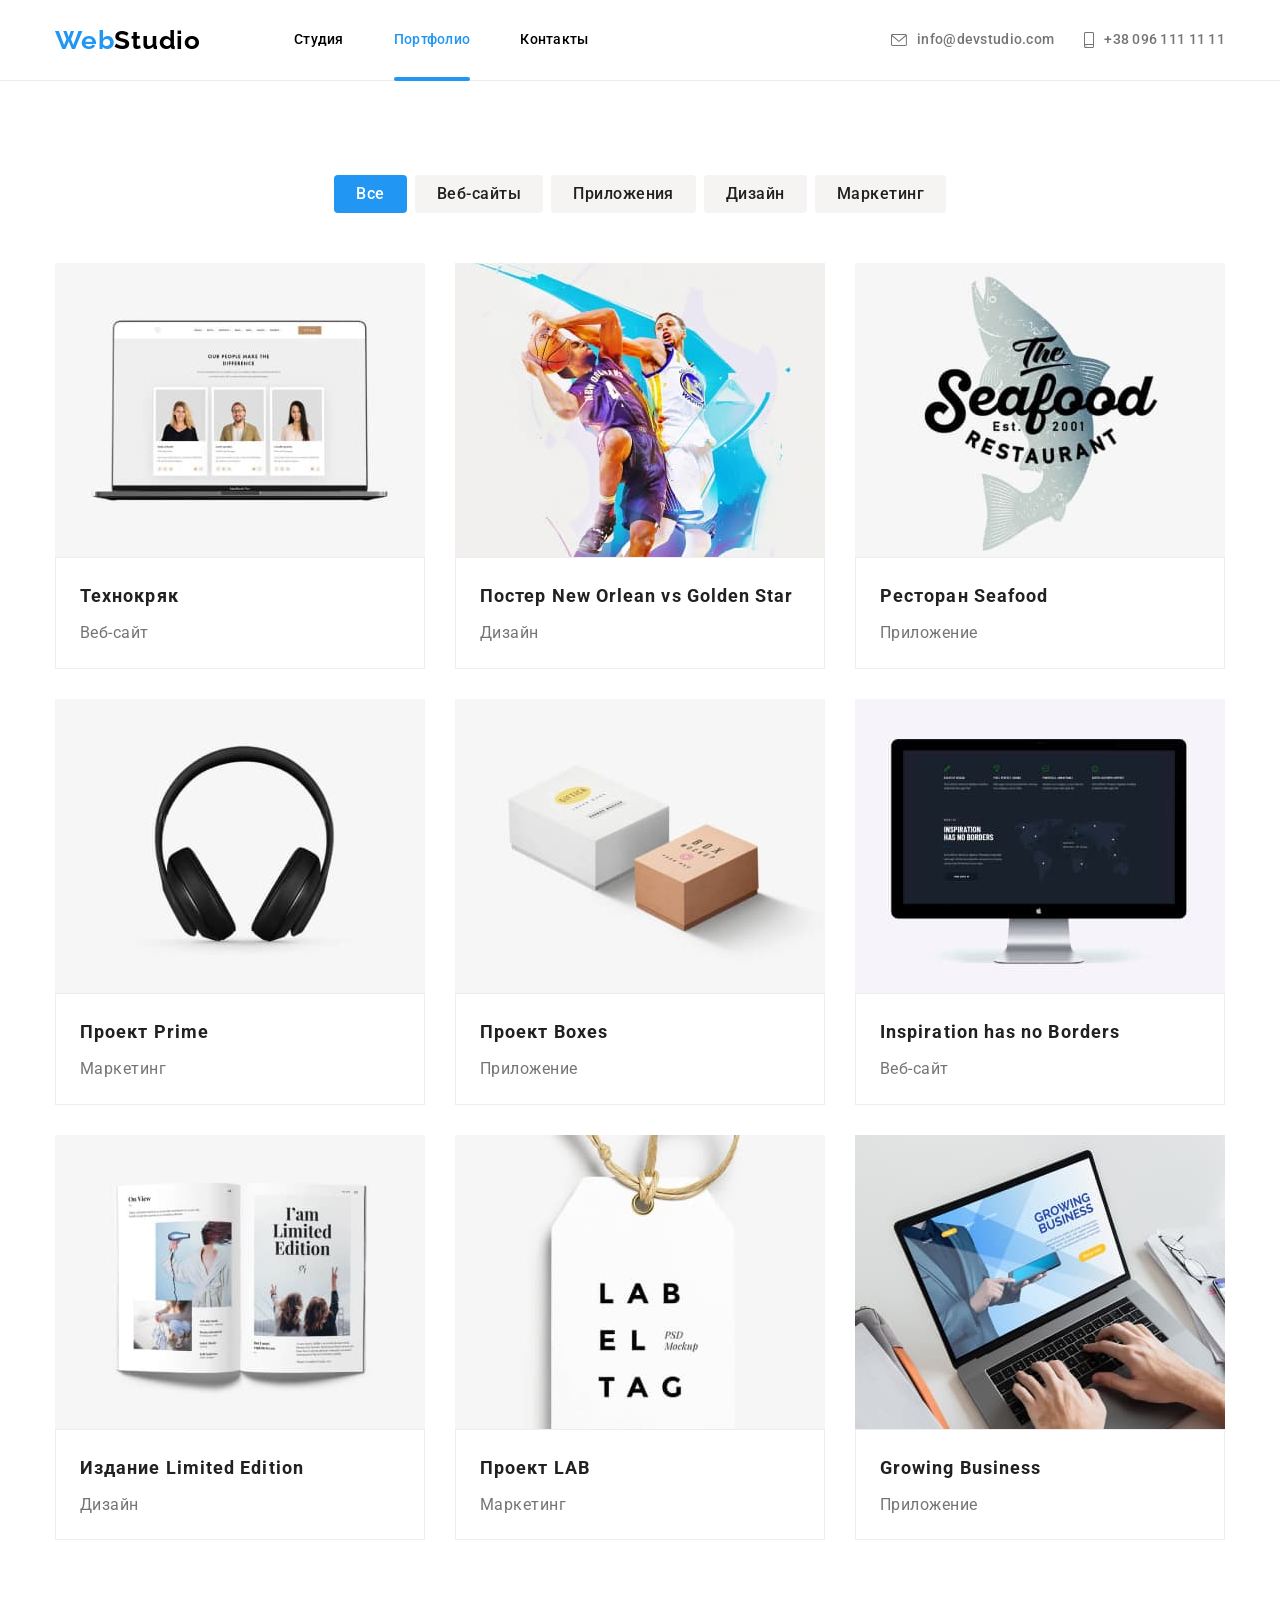
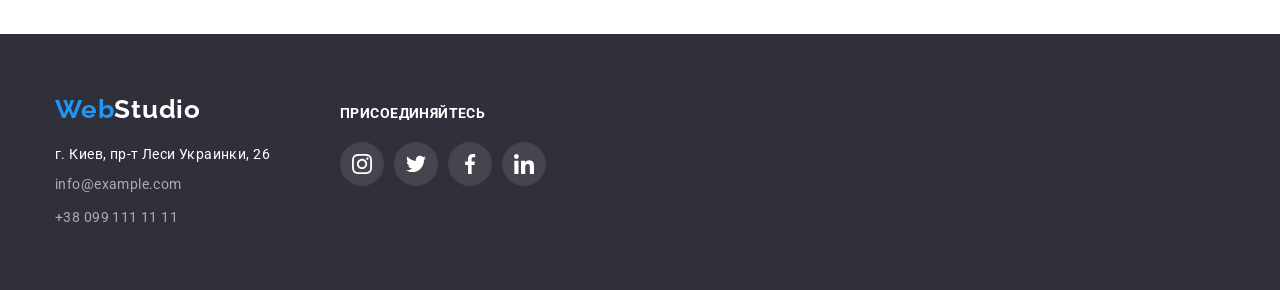
==== portfolio.html @ faa20c9e "Добавлены файлы из ДЗ 5" ====
<!DOCTYPE html>
<html lang="ru">
  <head>
    <meta charset="UTF-8" />
    <meta http-equiv="X-UA-Compatible" content="IE=edge" />
    <meta name="viewport" content="width=device-width, initial-scale=1.0" />
    <link
      href="https://fonts.googleapis.com/css2?family=Raleway:wght@700&family=Roboto:wght@400;500;700;900&display=swap"
      rel="stylesheet"
    />
    <link
      rel="stylesheet"
      href="https://cdnjs.cloudflare.com/ajax/libs/modern-normalize/1.1.0/modern-normalize.min.css"
      integrity="sha512-wpPYUAdjBVSE4KJnH1VR1HeZfpl1ub8YT/NKx4PuQ5NmX2tKuGu6U/JRp5y+Y8XG2tV+wKQpNHVUX03MfMFn9Q=="
      crossorigin="anonymous"
      referrerpolicy="no-referrer"
    />
    <link rel="stylesheet" href="./css/styles.css" />
    <title>Портфолио</title>
  </head>
  <body>
    <!-- Шапка сайта -->
    <header class="header">
      <div class="container nav">
        <nav class="header-nav nav">
          <a href="./index.html" class="logo link"
            >Web<span class="logo-header">Studio</span></a
          >
          <ul class="header-list list">
            <li class="header-item">
              <a href="./index.html" class="header-link link">Студия</a>
            </li>
            <li class="header-item">
              <a href="./portfolio.html" class="header-link link current"
                >Портфолио</a
              >
            </li>
            <li class="header-item">
              <a href="" class="header-link link">Контакты</a>
            </li>
          </ul>
        </nav>
        <ul class="contact-list list">
          <li class="contact-item">
            <a href="mailto:info@devstudio.com" class="contact-link link">
              <svg class="contact-icon" width="16" height="12">
                <use href="./images/symbol-defs.svg#icon-envelope"></use>
              </svg>
              info@devstudio.com
            </a>
          </li>
          <li class="contact-item">
            <a href="tel:+380961111111" class="contact-link link">
              <svg class="contact-icon" width="10" height="16">
                <use href="./images/symbol-defs.svg#icon-smartphone"></use>
              </svg>
              +38 096 111 11 11
            </a>
          </li>
        </ul>
      </div>
    </header>
    <!-- Основная часть сайта -->
    <main>
      <section class="portfolio-main section">
        <div class="container">
          <h1 class="visually-hidden">Портфолио</h1>
          <ul class="portfolio-btns list">
            <li class="portfolio-btn-item">
              <button type="button" class="portfolio-btn btn btn-current">
                Все
              </button>
            </li>
            <li class="portfolio-btn-item">
              <button type="button" class="portfolio-btn btn">Веб-сайты</button>
            </li>
            <li class="portfolio-btn-item">
              <button type="button" class="portfolio-btn btn">
                Приложения
              </button>
            </li>
            <li class="portfolio-btn-item">
              <button type="button" class="portfolio-btn btn">Дизайн</button>
            </li>
            <li class="portfolio-btn-item">
              <button type="button" class="portfolio-btn btn">Маркетинг</button>
            </li>
          </ul>
          <ul class="portfolio-list list">
            <li class="portfolio-item">
              <a href="" class="portfolio-link link">
                <div class="portfolio-wrap">
                  <img
                    src="./images/project1.jpg"
                    alt="Веб-сайт Технокряк"
                    width="370"
                    height="294"
                    class="image"
                  />
                  <p class="portfolio-overlay-text">
                    Ресурс предлагает комплексные предложения с разным уровнем
                    функционала и сервисов. Все это позволит посетителю получить
                    исчерпывающие сведения о компании или частном лице.
                  </p>
                </div>
                <div class="card-text">
                  <h2 class="portfolio-title">Технокряк</h2>
                  <p class="portfolio-text">Веб-сайт</p>
                </div>
              </a>
            </li>
            <li class="portfolio-item">
              <a href="" class="portfolio-link link">
                <div class="portfolio-wrap">
                  <img
                    src="./images/project2.jpg"
                    alt="Постер Новый Орлеан"
                    width="370"
                    height="294"
                    class="image"
                  />
                  <p class="portfolio-overlay-text">
                    Ресурс предлагает комплексные предложения с разным уровнем
                    функционала и сервисов. Все это позволит посетителю получить
                    исчерпывающие сведения о компании или частном лице.
                  </p>
                </div>

                <div class="card-text">
                  <h2 class="portfolio-title">
                    Постер <span lang="en">New Orlean vs Golden Star</span>
                  </h2>
                  <p class="portfolio-text">Дизайн</p>
                </div>
              </a>
            </li>
            <li class="portfolio-item">
              <a href="" class="portfolio-link link">
                <div class="portfolio-wrap">
                  <img
                    src="./images/project3.jpg"
                    alt="Приложение Ресторана Сифуд"
                    width="370"
                    height="294"
                    class="image"
                  />
                  <p class="portfolio-overlay-text">
                    Ресурс предлагает комплексные предложения с разным уровнем
                    функционала и сервисов. Все это позволит посетителю получить
                    исчерпывающие сведения о компании или частном лице.
                  </p>
                </div>

                <div class="card-text">
                  <h2 class="portfolio-title">
                    Ресторан <span lang="en">Seafood</span>
                  </h2>
                  <p class="portfolio-text">Приложение</p>
                </div>
              </a>
            </li>
            <li class="portfolio-item">
              <a href="" class="portfolio-link link">
                <div class="portfolio-wrap">
                  <img
                    src="./images/project4.jpg"
                    alt="Маркетинг Проект Прайм"
                    width="370"
                    height="294"
                    class="image"
                  />
                  <p class="portfolio-overlay-text">
                    Ресурс предлагает комплексные предложения с разным уровнем
                    функционала и сервисов. Все это позволит посетителю получить
                    исчерпывающие сведения о компании или частном лице.
                  </p>
                </div>
                <div class="card-text">
                  <h2 class="portfolio-title">
                    Проект <span lang="en">Prime</span>
                  </h2>
                  <p class="portfolio-text">Маркетинг</p>
                </div>
              </a>
            </li>
            <li class="portfolio-item">
              <a href="" class="portfolio-link link">
                <div class="portfolio-wrap">
                  <img
                    src="./images/project5.jpg"
                    alt="Приложение Боксес"
                    width="370"
                    height="294"
                    class="image"
                  />
                  <p class="portfolio-overlay-text">
                    Ресурс предлагает комплексные предложения с разным уровнем
                    функционала и сервисов. Все это позволит посетителю получить
                    исчерпывающие сведения о компании или частном лице.
                  </p>
                </div>
                <div class="card-text">
                  <h2 class="portfolio-title">
                    Проект <span lang="en">Boxes</span>
                  </h2>
                  <p class="portfolio-text">Приложение</p>
                </div>
              </a>
            </li>
            <li class="portfolio-item">
              <a href="" class="portfolio-link link">
                <div class="portfolio-wrap">
                  <img
                    src="./images/project6.jpg"
                    alt="Веб-сайт Инспирейшен хэс но Бордерс"
                    width="370"
                    height="294"
                    class="image"
                  />
                  <p class="portfolio-overlay-text">
                    Ресурс предлагает комплексные предложения с разным уровнем
                    функционала и сервисов. Все это позволит посетителю получить
                    исчерпывающие сведения о компании или частном лице.
                  </p>
                </div>
                <div class="card-text">
                  <h2 lang="en" class="portfolio-title">
                    Inspiration has no Borders
                  </h2>
                  <p class="portfolio-text">Веб-сайт</p>
                </div>
              </a>
            </li>
            <li class="portfolio-item">
              <a href="" class="portfolio-link link">
                <div class="portfolio-wrap">
                  <img
                    src="./images/project7.jpg"
                    alt="Журнал Лимитед Идишен"
                    width="370"
                    height="294"
                    class="image"
                  />
                  <p class="portfolio-overlay-text">
                    Ресурс предлагает комплексные предложения с разным уровнем
                    функционала и сервисов. Все это позволит посетителю получить
                    исчерпывающие сведения о компании или частном лице.
                  </p>
                </div>
                <div class="card-text">
                  <h2 class="portfolio-title">
                    Издание <span lang="en">Limited Edition</span>
                  </h2>
                  <p class="portfolio-text">Дизайн</p>
                </div>
              </a>
            </li>
            <li class="portfolio-item">
              <a href="" class="portfolio-link link">
                <div class="portfolio-wrap">
                  <img
                    src="./images/project8.jpg"
                    alt="Маркетинг проект Лаб"
                    width="370"
                    height="294"
                    class="image"
                  />
                  <p class="portfolio-overlay-text">
                    Ресурс предлагает комплексные предложения с разным уровнем
                    функционала и сервисов. Все это позволит посетителю получить
                    исчерпывающие сведения о компании или частном лице.
                  </p>
                </div>
                <div class="card-text">
                  <h2 class="portfolio-title">
                    Проект <span lang="en">LAB</span>
                  </h2>
                  <p class="portfolio-text">Маркетинг</p>
                </div>
              </a>
            </li>
            <li class="portfolio-item">
              <a href="" class="portfolio-link link">
                <div class="portfolio-wrap">
                  <img
                    src="./images/project9.jpg"
                    alt="Приложение Гроуинг Бизнес"
                    width="370"
                    height="294"
                    class="image"
                  />
                  <p class="portfolio-overlay-text">
                    Ресурс предлагает комплексные предложения с разным уровнем
                    функционала и сервисов. Все это позволит посетителю получить
                    исчерпывающие сведения о компании или частном лице.
                  </p>
                </div>
                <div class="card-text">
                  <h2 lang="en" class="portfolio-title">Growing Business</h2>
                  <p class="portfolio-text">Приложение</p>
                </div>
              </a>
            </li>
          </ul>
        </div>
      </section>
    </main>
    <!-- Подвал сайта -->
    <footer class="footer">
      <div class="container blocks">
        <div class="footer-contacts">
          <a href="./index.html" class="logo link"
            >Web<span class="logo-footer">Studio</span></a
          >
          <address class="footer-address">
            <ul class="address-list list">
              <li class="address-item">
                <a
                  href="https://goo.gl/maps/TXbuBhdWPS78tGni8"
                  target="_blank"
                  rel="noreferrer noopener"
                  class="address-link link"
                >
                  г. Киев, пр-т Леси Украинки, 26
                </a>
              </li>
              <li class="address-item">
                <a
                  href="mailto:info@example.com"
                  class="address-contact-link link"
                  >info@example.com</a
                >
              </li>
              <li class="address-item">
                <a href="tel:+380991111111" class="address-contact-link link"
                  >+38 099 111 11 11</a
                >
              </li>
            </ul>
          </address>
        </div>
        <div class="footer-social">
          <h2 class="footer-social-title">Присоединяйтесь</h2>
          <ul class="soc-list list">
            <li class="soc-item">
              <a
                href="Instagram.com"
                target="_blank"
                rel="noreferrer noopener"
                class="soc-link"
              >
                <svg class="soc-icon" width="20" height="20">
                  <use
                    href="./images/symbol-defs.svg#icon-instagram"
                  ></use></svg
              ></a>
            </li>
            <li class="soc-item">
              <a
                href="Twitter.com"
                target="_blank"
                rel="noreferrer noopener"
                class="soc-link"
              >
                <svg class="soc-icon" width="20" height="20">
                  <use href="./images/symbol-defs.svg#icon-twitter"></use></svg
              ></a>
            </li>
            <li class="soc-item">
              <a
                href="Facebook.com"
                target="_blank"
                rel="noreferrer noopener"
                class="soc-link"
              >
                <svg class="soc-icon" width="20" height="20">
                  <use href="./images/symbol-defs.svg#icon-facebook"></use></svg
              ></a>
            </li>
            <li class="soc-item">
              <a
                href="Linkedin.com"
                target="_blank"
                rel="noreferrer noopener"
                class="soc-link"
              >
                <svg class="soc-icon" width="20" height="20">
                  <use href="./images/symbol-defs.svg#icon-linkedin"></use>
                </svg>
              </a>
            </li>
          </ul>
        </div>
      </div>
    </footer>
  </body>
</html>
---- css/styles.css ----
:root {
  --main-title-color: #212121;
  --accent-color: #2196f3;
  --logo-header-color: #000000;
  --main-text-color: #757575;
  --hero-title-color: #ffffff;
  --hero-section-bgc: #2f303a;
  --team-section-bgc: #f5f4fa;
  --footer-bgc: #2f303a;
  --logo-footer-color: #ffffff;
  --team-card-bg-color: #ffffff;
  --team-soc-icon-color: #afb1b8;
  --transition-duration: 250ms;
  --transition-timing: cubic-bezier(0.4, 0, 0.2, 1);
}

/* Утилиты */
body {
  font-family: Roboto, sans-serif;
  color: var(--main-color-title);
}

address {
  font-style: normal;
}

h1,
h2,
h3,
h4,
h5,
h6,
p {
  margin: 0;
}

ul,
ol {
  margin: 0;
  padding-left: 0;
}

img {
  display: block;
}

.container {
  width: 1200px;
  padding-left: 15px;
  padding-right: 15px;
  margin: 0 auto;
}

.section {
  padding-top: 94px;
  padding-bottom: 94px;
}

.link {
  text-decoration: none;
}

.list {
  list-style: none;
}

.btn {
  cursor: pointer;
}

/* Header */

.header {
  border-bottom: 1px solid #ececec;
}

.nav {
  display: flex;
  align-items: center;
}

.logo {
  color: var(--accent-color);
  font-family: Raleway, sans-serif;
  font-weight: 700;
  font-size: 26px;
  line-height: 1.19;
  letter-spacing: 0.03em;
}

.logo-header {
  color: var(--logo-header-color);
}

.header-list {
  display: flex;
  margin-left: 93px;
}

.header-item:not(:last-child) {
  margin-right: 50px;
}

.header-link {
  display: block;
  padding-bottom: 32px;
  padding-top: 32px;

  font-weight: 500;
  font-size: 14px;
  line-height: 1.14;
  letter-spacing: 0.02em;
  color: var(--main-color-title);

  position: relative;
  transition: color var(--transition-duration) var(--transition-timing);
}

.header-link.current {
  color: var(--accent-color);
  position: relative;
}

.header-link.current::after {
  content: "";
  display: block;
  width: 100%;
  height: 4px;

  position: absolute;
  left: 0;
  bottom: -1px;

  background-color: var(--accent-color);
  border-radius: 2px;
}

.header-link:hover,
.header-link:focus {
  color: var(--accent-color);
}

.contact-list {
  display: flex;
  margin-left: auto;
}

.contact-item:not(:last-child) {
  margin-right: 30px;
}

.contact-link {
  display: inline-flex;
  align-items: center;
  justify-content: center;
  padding-bottom: 32px;
  padding-top: 32px;

  color: var(--main-text-color);
  font-weight: 500;
  font-size: 14px;
  line-height: 1.14;
  letter-spacing: 0.02em;

  transition: color var(--transition-duration) var(--transition-timing);
}

.contact-icon {
  margin-right: 10px;
  fill: currentColor;
}

.contact-link:hover,
.contact-link:focus {
  color: var(--accent-color);
}

/* Hero */

.hero {
  margin: 0 auto;
  padding-top: 200px;
  padding-bottom: 200px;
  text-align: center;
  background-color: var(--hero-section-bgc);
  background-image: linear-gradient(
      to right,
      rgba(47, 48, 58, 0.4),
      rgba(47, 48, 58, 0.4)
    ),
    url(../images/hero.jpg);
  max-width: 1600px;
  background-repeat: no-repeat;
  background-position: center;
  background-size: cover;
}

.hero-title {
  margin-bottom: 30px;
  font-weight: 900;
  font-size: 44px;
  line-height: 1.36;
  letter-spacing: 0.06em;
  text-transform: uppercase;
  color: var(--hero-title-color);
}

.hero-btn {
  display: inline-block;
  border: 1px solid transparent;
  border-radius: 4px;
  padding: 10px 32px;
  min-width: 200px;

  font-family: inherit;
  font-weight: 700;
  font-size: 16px;
  line-height: 1.875;
  letter-spacing: 0.06em;
  color: var(--hero-title-color);
  background-color: var(--accent-color);

  transition: background-color var(--transition-duration)
      var(--transition-timing),
    color var(--transition-duration) var(--transition-timing);
}

.hero-btn:hover {
  color: var(--hero-title-color);
  background-color: #248be0;
}

/* Features */

.visually-hidden {
  position: absolute;
  width: 1px;
  height: 1px;
  margin: -1px;
  border: 0;
  padding: 0;

  white-space: nowrap;
  clip-path: inset(100%);
  clip: rect(0 0 0 0);
  overflow: hidden;
}

.features-list {
  display: flex;
  flex-wrap: wrap;
}

.features-item {
  width: 270px;
}

.features-item:not(:last-child) {
  margin-right: 30px;
}

.features-pic {
  display: flex;
  justify-content: center;
  align-items: center;
  width: 270px;
  height: 120px;
  margin-bottom: 30px;

  background: var(--team-section-bgc);
  border-radius: 4px;
}

.features-item-title {
  font-size: 14px;
  line-height: 1.14;
  letter-spacing: 0.03em;
  text-transform: uppercase;
  color: var(--main-title-color);
  margin-bottom: 10px;
}

.features-text {
  font-size: 14px;
  line-height: 1.71;
  letter-spacing: 0.03em;
  color: var(--main-text-color);
}

/* About */
.about {
  padding-top: 0;
}

.about-title {
  margin-bottom: 50px;

  font-size: 36px;
  line-height: 1.17;
  text-align: center;
  letter-spacing: 0.03em;
  color: var(--main-title-color);
}

.about-list {
  display: flex;
}

.about-item {
  width: calc((100% - 60px) / 3);
  margin-right: 30px;

  position: relative;
  overflow: hidden;
}

.about-item:nth-child(3n) {
  margin-right: 0;
}

.about-overlay-text {
  position: absolute;
  display: flex;
  align-items: center;
  justify-content: center;

  bottom: 0;
  height: 70px;
  width: 100%;

  font-weight: 700;
  font-size: 14px;
  line-height: 1.14;
  letter-spacing: 0.03em;
  text-transform: uppercase;
  color: var(--hero-title-color);
  background-color: rgba(47, 48, 58, 0.8);
}

/* Team */

.team {
  background-color: var(--team-section-bgc);
}

.team-title {
  margin-bottom: 50px;

  font-size: 36px;
  line-height: 1.17;
  text-align: center;
  letter-spacing: 0.03em;
  color: var(--main-title-color);
}

.team-list {
  display: flex;
  flex-wrap: wrap;
}

.team-item {
  width: calc((100% - 90px) / 4);
  margin-right: 30px;
  box-shadow: 0px 1px 3px rgb(0 0 0 / 12%), 0px 1px 1px rgb(0 0 0 / 14%),
    0px 2px 1px rgb(0 0 0 / 20%);
  border-radius: 0px 0px 4px 4px;
}

.team-item:nth-child(4n) {
  margin-right: 0;
}
.image {
  display: block;
  max-width: 100%;
}
.team-card {
  margin: 0;
  padding: 30px;
  text-align: center;
  background-color: var(--team-card-bg-color);
}

.team-card-title {
  margin-bottom: 10px;
  font-weight: 500;
  font-size: 16px;
  line-height: 1.19;
  text-align: center;
  letter-spacing: 0.03em;

  color: var(--main-title-color);
}

.team-card-text {
  margin-bottom: 16px;

  font-size: 16px;
  line-height: 1.19;
  text-align: center;
  letter-spacing: 0.03em;
  color: var(--main-text-color);
}

.team-soc-list {
  display: flex;
  justify-content: center;
}

.team-soc-item:not(:last-child) {
  margin-right: 10px;
}

.team-soc-link {
  display: flex;
  justify-content: center;
  align-items: center;
  width: 44px;
  height: 44px;
  border-radius: 50%;
  align-items: center;
  fill: var(--team-soc-icon-color);

  transition: background-color var(--transition-duration)
      var(--transition-timing),
    fill var(--transition-duration) var(--transition-timing);
}

.team-soc-link:hover,
.team-soc-link:focus {
  background-color: var(--accent-color);
  fill: var(--hero-title-color);
}

/* Clients */
.clients-title {
  margin-bottom: 50px;

  font-size: 36px;
  line-height: 1.17;
  text-align: center;
  letter-spacing: 0.03em;
  color: var(--main-title-color);
}

.clients-list {
  display: flex;
  justify-content: center;
}

.clients-item:not(:last-child) {
  margin-right: 30px;
}

.clients-link {
  display: flex;
  justify-content: center;
  align-items: center;
  width: 170px;
  height: 92px;
  border: 1px solid #afb1b8;
  border-radius: 4px;
  fill: var(--team-soc-icon-color);

  transition: border var(--transition-duration) var(--transition-timing),
    fill var(--transition-duration) var(--transition-timing);
}

.clients-link:hover,
.clients-link:focus {
  border: 1px solid var(--accent-color);
  fill: var(--accent-color);
}

/* Footer */

.footer {
  background-color: var(--footer-bgc);
  padding-top: 60px;
  padding-bottom: 60px;
}

.logo-footer {
  color: var(--logo-footer-color);
}

.footer-contacts > .logo {
  display: block;
  margin-bottom: 20px;
}

.container.blocks {
  display: flex;
  align-items: baseline;
}

.footer-contacts {
  margin-right: 70px;
}

.address-item .address-link {
  margin-bottom: 9px;
  font-size: 14px;
  line-height: 1.71px;
  letter-spacing: 0.03em;
  color: var(--hero-title-color);

  transition: color var(--transition-duration) var(--transition-timing);
}

.address-item:not(:last-child) {
  margin-bottom: 9px;
}

.address-link:hover,
.address-link:focus {
  color: var(--accent-color);
}

.address-contact-link {
  margin-bottom: 9px;
  font-size: 14px;
  line-height: 1.71;
  letter-spacing: 0.03em;
  color: rgba(255, 255, 255, 0.6);

  transition: color var(--transition-duration) var(--transition-timing);
}

.address-contact-link:hover,
.address-contact-link:focus {
  color: var(--accent-color);
}

.footer-social-title {
  margin-bottom: 20px;

  font-size: 14px;
  line-height: 1.14;
  letter-spacing: 0.03em;
  text-transform: uppercase;
  color: var(--hero-title-color);
}

.soc-list {
  display: flex;
  justify-content: center;
}
.soc-item:not(:last-child) {
  margin-right: 10px;
}
.soc-link {
  display: flex;
  justify-content: center;
  align-items: center;
  width: 44px;
  height: 44px;
  border-radius: 50%;
  background-color: rgba(255, 255, 255, 0.1);
  align-items: center;
  fill: var(--hero-title-color);

  transition: background-color var(--transition-duration)
    var(--transition-timing);
}
.soc-link:hover,
.soc-link:focus {
  background-color: var(--accent-color);
}

/* Portfolio Page */

.portfolio-btns {
  display: flex;
  justify-content: center;
  margin-bottom: 50px;
}

.portfolio-list {
  display: flex;
  flex-wrap: wrap;
}

.portfolio-item {
  width: calc((100% - 60px) / 3);
  margin-right: 30px;
  margin-bottom: 30px;
}

.portfolio-item:nth-child(3n) {
  margin-right: 0;
}

.portfolio-item:nth-last-child(-n + 3) {
  margin-bottom: 0;
}

.portfolio-btn-item {
  border-radius: 4px;
}

.portfolio-btn-item:not(:last-child) {
  margin-right: 8px;
}

.portfolio-btn {
  display: inline-block;
  border: none;
  padding: 6px 22px;
  min-width: 73px;
  border-radius: 4px;

  font-family: inherit;
  font-weight: 500;
  font-size: 16px;
  line-height: 1.63;
  text-align: center;
  letter-spacing: 0.03em;
  color: #212121;
  background-color: #f5f4f2;

  transition: color var(--transition-duration) var(--transition-timing),
    background-color var(--transition-duration) var(--transition-timing),
    box-shadow var(--transition-duration) var(--transition-timing);
}

.portfolio-btn:hover,
.portfolio-btn:focus {
  color: var(--hero-title-color);
  background-color: var(--accent-color);
  box-shadow: 0px 3px 1px rgba(0, 0, 0, 0.1), 0px 1px 2px rgba(0, 0, 0, 0.08),
    0px 2px 2px rgba(0, 0, 0, 0.12);
}

.card-text {
  padding: 20px 24px;
  border: 1px solid #eeeeee;
}
.portfolio-title {
  margin-bottom: 4px;
  font-size: 18px;
  line-height: 2;
  letter-spacing: 0.06em;
  color: var(--main-title-color);
}

.portfolio-text {
  font-size: 16px;
  line-height: 1.86;
  letter-spacing: 0.03em;
  color: var(--main-text-color);
}

.btn-current {
  color: var(--hero-title-color);
  background-color: var(--accent-color);
}

.portfolio-link {
  display: flow-root;
  transition: box-shadow var(--transition-duration) var(--transition-timing);
}

.portfolio-link:hover,
.portfolio-link:focus {
  box-shadow: 0px 1px 1px rgba(0, 0, 0, 0.12), 0px 4px 4px rgba(0, 0, 0, 0.06),
    1px 4px 6px rgba(0, 0, 0, 0.16);
}

.portfolio-link:hover .portfolio-overlay-text,
.portfolio-link:focus .portfolio-overlay-text {
  transform: translateY(0%);
}

.portfolio-wrap {
  position: relative;
  overflow: hidden;
}

.portfolio-overlay-text {
  position: absolute;
  top: 0;
  background: rgba(33, 150, 243, 0.9);

  font-size: 18px;
  line-height: 1.56;
  letter-spacing: 0.03em;
  color: var(--hero-title-color);

  padding: 63px 24px;
  height: 100%;

  transform: translateY(100%);
  transition: transform var(--transition-duration) var(--transition-timing);
}

/* Modal window */
.backdrop {
  position: fixed;
  top: 0;
  left: 0;
  width: 100%;
  height: 100%;
  background-color: rgba(0, 0, 0, 0.2);

  transition: opacity var(--transition-duration) var(--transition-duration),
    visibility var(--transition-duration) var(--transition-timing);
}

.backdrop.is-hidden {
  opacity: 0;
  pointer-events: none;
  visibility: hidden;
}

.backdrop.is-hidden .modal {
  transform: scale(0.2) rotate(-100deg);
}

.modal {
  position: absolute;
  top: 50%;
  left: 50%;
  transition: transform var(--transition-duration) var(--transition-timing);
  transform: translate(-50%, -50%) scale(1) rotate(0);

  min-height: 581px;
  min-width: 528px;

  background-color: #ffffff;
  box-shadow: 0px 1px 3px rgba(0, 0, 0, 0.12), 0px 1px 1px rgba(0, 0, 0, 0.14),
    0px 2px 1px rgba(0, 0, 0, 0.2);
  border-radius: 4px;
}

.modal-close-btn {
  display: flex;
  justify-content: center;
  align-items: center;
  width: 30px;
  height: 30px;

  position: absolute;
  right: 8px;
  top: 8px;

  background-color: #ffffff;
  border: 1px solid rgba(0, 0, 0, 0.1);
  border-radius: 50%;
  fill: #000000;
}
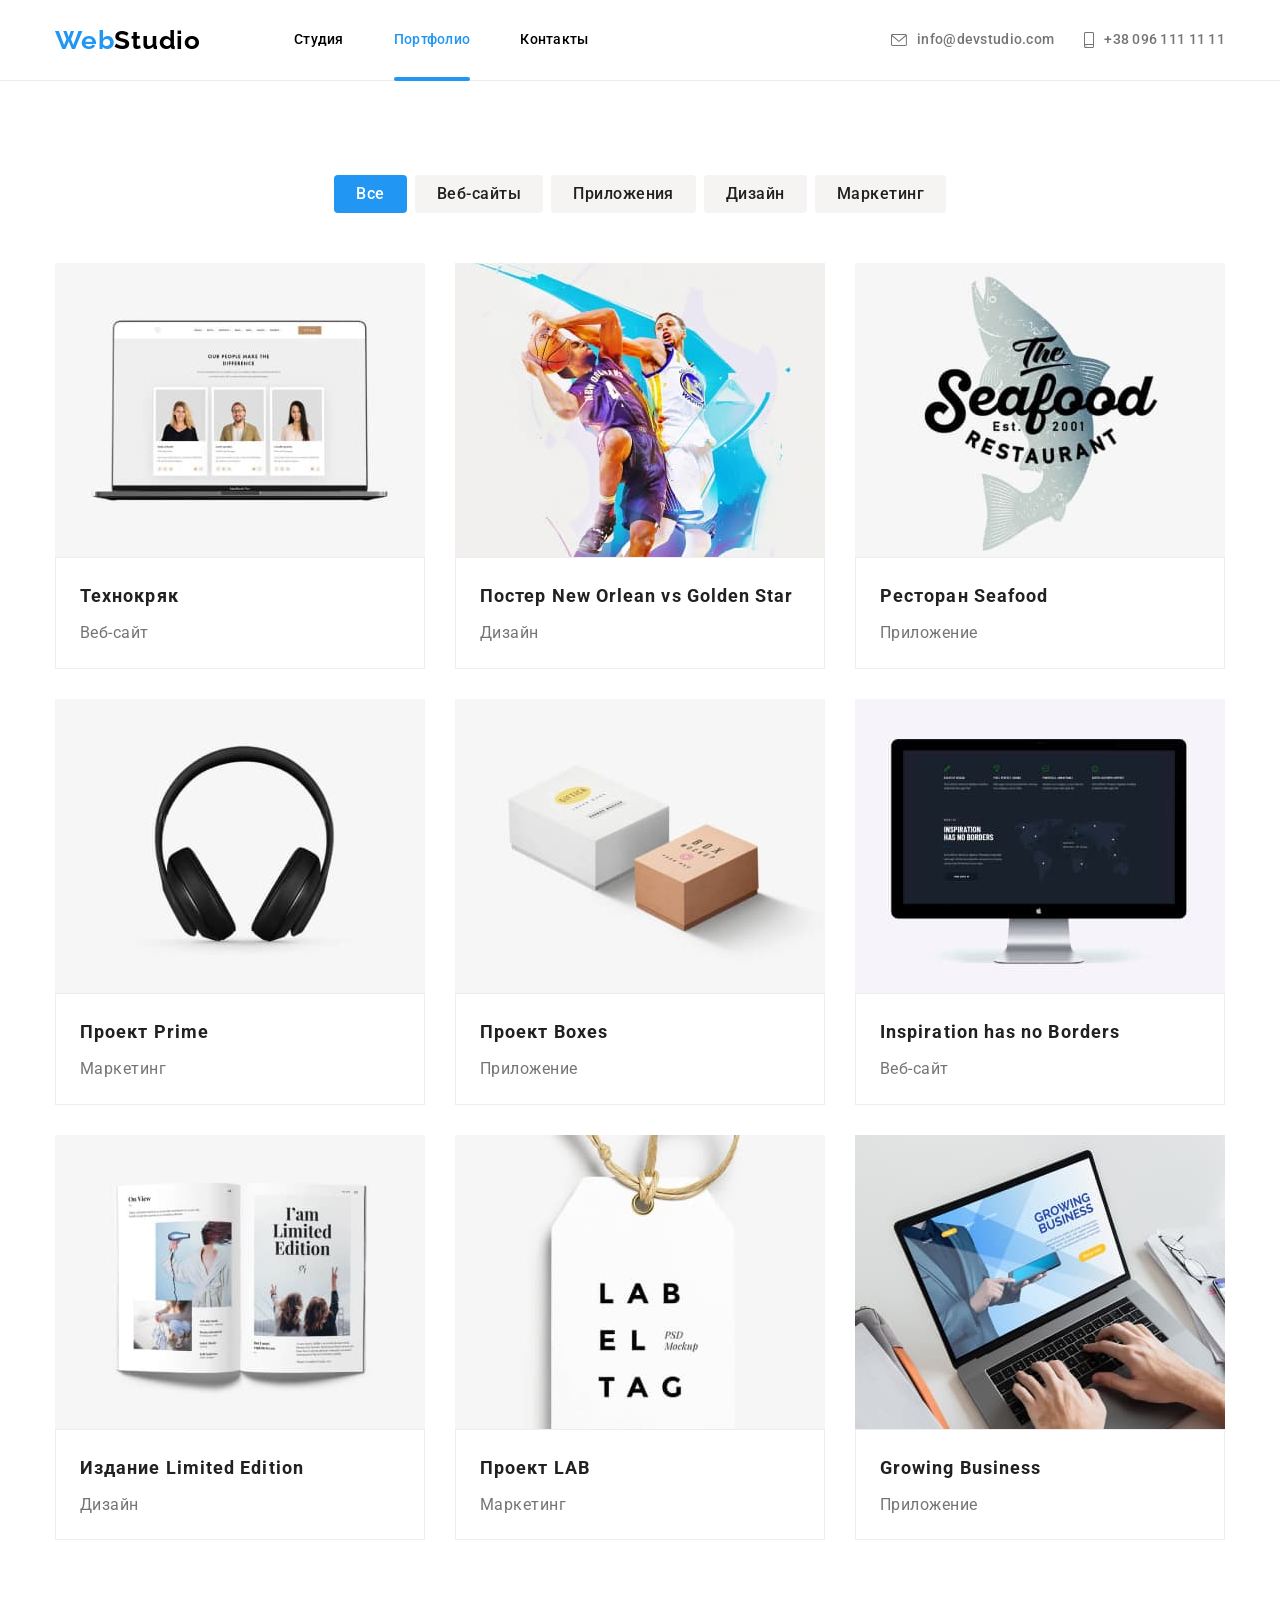
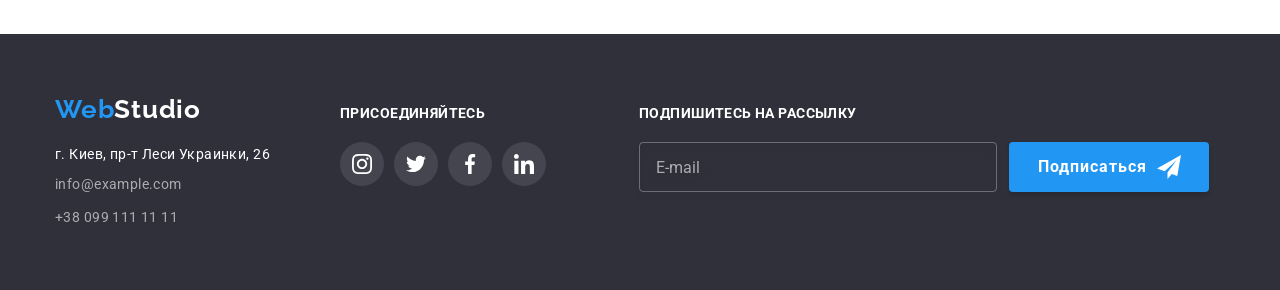
==== commit 5a7ff62d: "Оформление модальной формы" ====
--- a/portfolio.html
+++ b/portfolio.html
@@ -391,6 +391,29 @@
             </li>
           </ul>
         </div>
+        <div class="footer-follow">
+          <p class="follow-text">Подпишитесь на рассылку</p>
+          <form class="follow-form">
+            <div class="follow-field">
+              <label for="follow"></label>
+              <input
+                type="email"
+                name="email"
+                id="follow"
+                placeholder="E-mail"
+                class="follow-input"
+                minlength="5"
+                required
+              />
+            </div>
+            <button type="submit" class="follow-btn btn">
+              Подписаться
+              <svg class="icon-btn-follow" width="24" height="24">
+                <use href="./images/symbol-defs.svg#icon-btn-follow"></use>
+              </svg>
+            </button>
+          </form>
+        </div>
       </div>
     </footer>
   </body>
--- a/css/styles.css
+++ b/css/styles.css
@@ -531,6 +531,10 @@
   color: var(--accent-color);
 }
 
+.footer-social {
+  margin-right: 93px;
+}
+
 .footer-social-title {
   margin-bottom: 20px;
 
@@ -565,6 +569,84 @@
 .soc-link:hover,
 .soc-link:focus {
   background-color: var(--accent-color);
+}
+
+.follow-form {
+  display: flex;
+}
+
+.follow-text {
+  margin-bottom: 20px;
+
+  font-weight: 700;
+  font-size: 14px;
+  line-height: 1.14;
+  letter-spacing: 0.03em;
+  text-transform: uppercase;
+  color: var(--hero-title-color);
+}
+
+.follow-field {
+  display: block;
+
+  width: 358px;
+  height: 50px;
+  margin-right: 12px;
+}
+
+.follow-input {
+  width: 100%;
+  height: 100%;
+  padding-top: 15px;
+  padding-bottom: 15px;
+  padding-left: 16px;
+  background-color: transparent;
+  font-weight: 400;
+  color: rgba(255, 255, 255, 0.6);
+  border: 1px solid rgba(255, 255, 255, 0.3);
+  filter: drop-shadow(0px 4px 4px rgba(0, 0, 0, 0.15));
+  border-radius: 4px;
+  outline: none;
+  cursor: pointer;
+}
+
+.follow-input::placeholder {
+  color: rgba(255, 255, 255, 0.6);
+}
+
+.follow-btn {
+  display: flex;
+  text-align: center;
+  position: relative;
+  min-width: 200px;
+  border: none;
+  border-radius: 4px;
+  padding: 10px 62px 10px 29px;
+  margin-left: auto;
+  margin-right: auto;
+
+  font-family: inherit;
+  font-weight: 700;
+  font-size: 16px;
+  line-height: 1.875;
+  letter-spacing: 0.06em;
+
+  color: var(--hero-title-color);
+  background-color: var(--accent-color);
+  box-shadow: 0px 4px 4px rgba(0, 0, 0, 0.15);
+  fill: var(--hero-title-color);
+  transition: background-color var(--transition-duration)
+      var(--transition-timing),
+    color var(--transition-duration) var(--transition-timing);
+}
+
+.icon-btn-follow {
+  position: absolute;
+  width: 24px;
+  height: 24px;
+  top: 50%;
+  right: 28px;
+  transform: translateY(-50%);
 }
 
 /* Portfolio Page */
@@ -724,12 +806,13 @@
   transform: translate(-50%, -50%) scale(1) rotate(0);
 
   min-height: 581px;
-  min-width: 528px;
+  width: 528px;
 
   background-color: #ffffff;
   box-shadow: 0px 1px 3px rgba(0, 0, 0, 0.12), 0px 1px 1px rgba(0, 0, 0, 0.14),
     0px 2px 1px rgba(0, 0, 0, 0.2);
   border-radius: 4px;
+  padding: 40px;
 }
 
 .modal-close-btn {
@@ -747,4 +830,194 @@
   border: 1px solid rgba(0, 0, 0, 0.1);
   border-radius: 50%;
   fill: #000000;
-}
+  transition: fill var(--transition-duration) var(--transition-timing);
+}
+
+.modal-close-btn:hover,
+.modal-close-btn:focus {
+  fill: var(--accent-color);
+}
+
+.modal-title {
+  text-align: center;
+  margin-bottom: 12px;
+
+  font-weight: 700;
+  font-size: 20px;
+  line-height: 1.15;
+  text-align: center;
+  letter-spacing: 0.03em;
+  color: var(--main-title-color);
+}
+
+.modal-form-item {
+  display: flex;
+  flex-direction: column;
+}
+
+.modal-form-item:not(:last-child) {
+  margin-bottom: 10px;
+}
+
+.modal-form-item:last-child {
+  margin-bottom: 20px;
+}
+
+.modal-label {
+  margin-bottom: 4px;
+  font-size: 12px;
+  line-height: 1.167;
+  letter-spacing: 0.01em;
+  color: var(--main-text-color);
+}
+
+.modal-input-wrap {
+  position: relative;
+}
+
+.modal-input {
+  height: 40px;
+  width: 100%;
+  border: 1px solid rgba(33, 33, 33, 0.2);
+  border-radius: 4px;
+  outline: none;
+  padding-left: 42px;
+  cursor: pointer;
+  fill: var(--main-title-color);
+  transition: border-color var(--transition-duration) var(--transition-timing);
+}
+
+.modal-input:hover,
+.modal-input:focus {
+  border-color: var(--accent-color);
+}
+
+.modal-input + .modal-svg {
+  transition: fill var(--transition-duration) var(--transition-timing);
+}
+
+.modal-input:hover + .modal-svg {
+  fill: var(--accent-color);
+}
+
+.modal-input:focus + .modal-svg {
+  fill: var(--accent-color);
+}
+
+.modal-textarea {
+  width: 448px;
+  min-height: 120px;
+  resize: none;
+  border: 1px solid rgba(33, 33, 33, 0.2);
+  border-radius: 4px;
+  padding: 12px 16px;
+  outline: none;
+  cursor: pointer;
+  transition: border-color var(--transition-duration) var(--transition-timing);
+  fill: var(--main-title-color);
+}
+
+.modal-textarea:hover,
+.modal-textarea:focus {
+  border-color: var(--accent-color);
+}
+
+.modal-textarea::placeholder {
+  font-size: 12px;
+  line-height: 1.67;
+  letter-spacing: 0.01em;
+  color: rgba(117, 117, 117, 0.5);
+}
+
+.modal-svg {
+  fill: var(--main-title-color);
+  position: absolute;
+  top: 50%;
+  left: 12px;
+  transform: translateY(-50%);
+}
+
+.agreement-form {
+  margin-bottom: 30px;
+  display: flex;
+  align-items: center;
+  justify-content: center;
+  margin-left: auto;
+  margin-right: auto;
+}
+
+.agreement-text {
+  display: flex;
+  align-items: center;
+
+  font-size: 14px;
+  line-height: 24px;
+  letter-spacing: 0.03em;
+  color: var(--main-text-color);
+}
+
+.agreement-svg {
+  fill: transparent;
+}
+
+.agreement-text span {
+  display: flex;
+  align-items: center;
+  justify-content: center;
+
+  width: 16px;
+  height: 15px;
+  border: 2px solid var(--main-title-color);
+  border-radius: 3px;
+  margin-right: 9px;
+}
+
+.modal-agreement:checked + .agreement-text span {
+  background-color: var(--accent-color);
+  border: none;
+}
+
+.modal-agreement + .agreement-text span {
+  transition: border-color var(--transition-duration) var(--transition-timing);
+}
+
+.modal-agreement:hover + .agreement-text span {
+  border-color: var(--accent-color);
+}
+
+.modal-agreement:focus + .agreement-text span {
+  border-color: var(--accent-color);
+}
+
+.modal-agreement:checked + .agreement-text .agreement-svg {
+  fill: var(--hero-title-color);
+}
+
+.modal-btn {
+  display: flex;
+  align-items: center;
+
+  min-width: 200px;
+  border: none;
+  border-radius: 4px;
+  padding: 10px 55px 10px 56px;
+  margin-left: auto;
+  margin-right: auto;
+
+  font-weight: 700;
+  font-size: 16px;
+  line-height: 1.875;
+  letter-spacing: 0.06em;
+  color: var(--hero-title-color);
+  background-color: var(--accent-color);
+  transition: box-shadow var(--transition-duration) var(--transition-timing);
+}
+
+.modal-btn:hover,
+.modal-btn:hover {
+  box-shadow: 0px 4px 4px rgba(0, 0, 0, 0.15);
+}
+
+.agreement-link {
+  color: var(--accent-color);
+}
